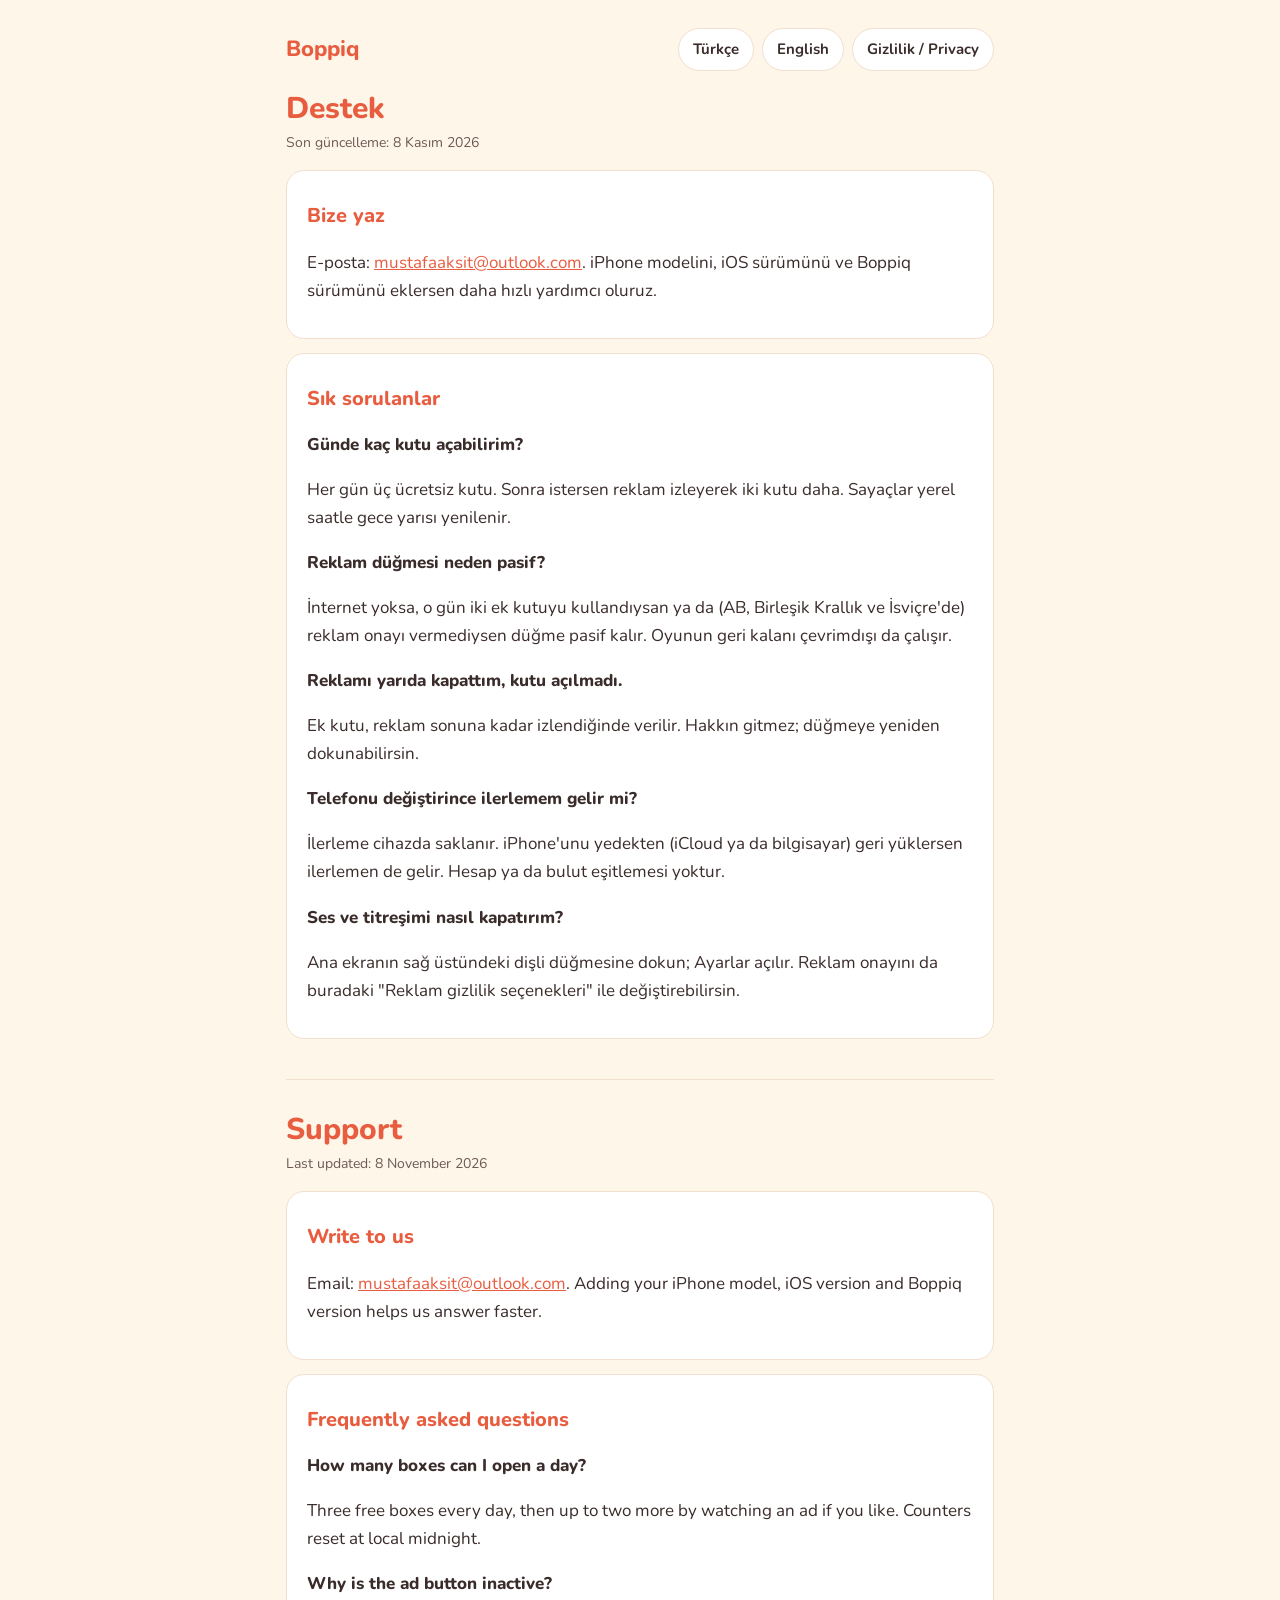
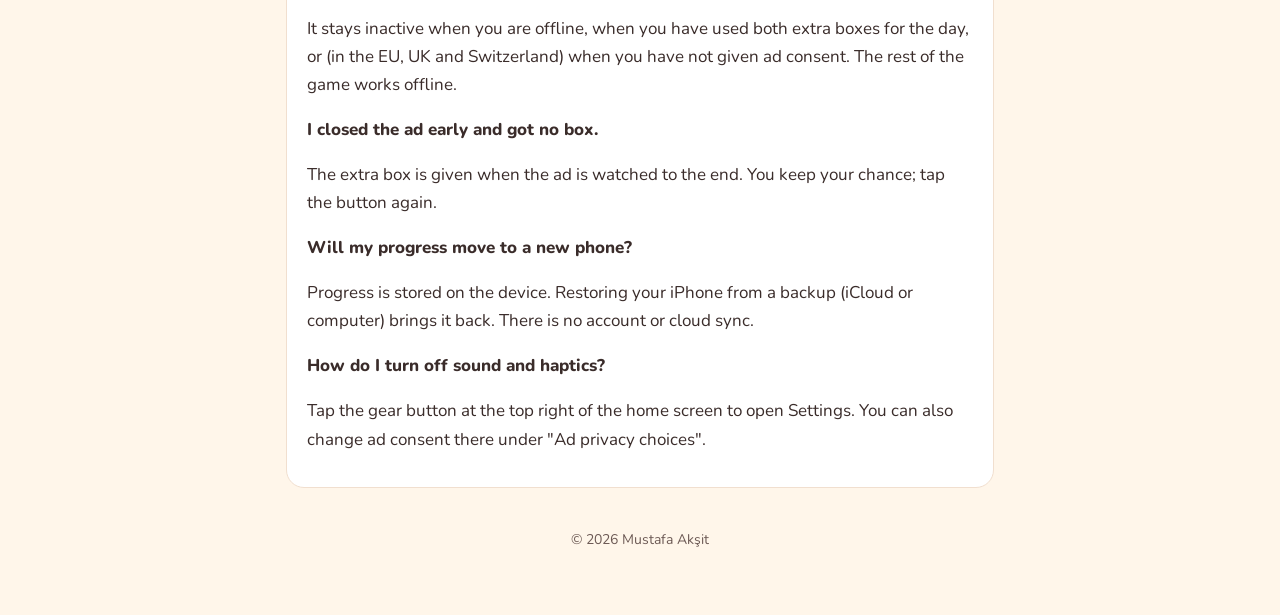
==== support.html @ 90ce889a "Boppiq privacy policy and support pages Co-Authored-By: Claude Opus 5.5 <noreply@anthropic.com>" ====
<!doctype html>
<html lang="tr"><head><meta charset="utf-8"><meta name="viewport" content="width=device-width,initial-scale=1">
<title>Boppiq Destek / Support</title>
<meta name="description" content="Boppiq destek ve sık sorulanlar. Boppiq support and FAQ.">
<link rel="preconnect" href="https://fonts.googleapis.com"><link rel="preconnect" href="https://fonts.gstatic.com" crossorigin>
<link href="https://fonts.googleapis.com/css2?family=Nunito:wght@400;700;800&display=swap" rel="stylesheet">
<link rel="stylesheet" href="style.css"></head>
<body><main>
<header><a class="brand" href="./">Boppiq</a><nav class="lang"><a href="#tr" lang="tr">Türkçe</a><a href="#en" lang="en">English</a><a href="./">Gizlilik / Privacy</a></nav></header>

<article id="tr" lang="tr">
<h1>Destek</h1>
<p class="meta">Son güncelleme: 8 Kasım 2026</p>
<section><h2>Bize yaz</h2>
<p>E-posta: <a href="mailto:mustafaaksit@outlook.com">mustafaaksit@outlook.com</a>. iPhone modelini, iOS sürümünü ve Boppiq sürümünü eklersen daha hızlı yardımcı oluruz.</p></section>
<section><h2>Sık sorulanlar</h2>
<h3>Günde kaç kutu açabilirim?</h3>
<p>Her gün üç ücretsiz kutu. Sonra istersen reklam izleyerek iki kutu daha. Sayaçlar yerel saatle gece yarısı yenilenir.</p>
<h3>Reklam düğmesi neden pasif?</h3>
<p>İnternet yoksa, o gün iki ek kutuyu kullandıysan ya da (AB, Birleşik Krallık ve İsviçre'de) reklam onayı vermediysen düğme pasif kalır. Oyunun geri kalanı çevrimdışı da çalışır.</p>
<h3>Reklamı yarıda kapattım, kutu açılmadı.</h3>
<p>Ek kutu, reklam sonuna kadar izlendiğinde verilir. Hakkın gitmez; düğmeye yeniden dokunabilirsin.</p>
<h3>Telefonu değiştirince ilerlemem gelir mi?</h3>
<p>İlerleme cihazda saklanır. iPhone'unu yedekten (iCloud ya da bilgisayar) geri yüklersen ilerlemen de gelir. Hesap ya da bulut eşitlemesi yoktur.</p>
<h3>Ses ve titreşimi nasıl kapatırım?</h3>
<p>Ana ekranın sağ üstündeki dişli düğmesine dokun; Ayarlar açılır. Reklam onayını da buradaki "Reklam gizlilik seçenekleri" ile değiştirebilirsin.</p>
</section>
</article>

<hr>

<article id="en" lang="en">
<h1>Support</h1>
<p class="meta">Last updated: 8 November 2026</p>
<section><h2>Write to us</h2>
<p>Email: <a href="mailto:mustafaaksit@outlook.com">mustafaaksit@outlook.com</a>. Adding your iPhone model, iOS version and Boppiq version helps us answer faster.</p></section>
<section><h2>Frequently asked questions</h2>
<h3>How many boxes can I open a day?</h3>
<p>Three free boxes every day, then up to two more by watching an ad if you like. Counters reset at local midnight.</p>
<h3>Why is the ad button inactive?</h3>
<p>It stays inactive when you are offline, when you have used both extra boxes for the day, or (in the EU, UK and Switzerland) when you have not given ad consent. The rest of the game works offline.</p>
<h3>I closed the ad early and got no box.</h3>
<p>The extra box is given when the ad is watched to the end. You keep your chance; tap the button again.</p>
<h3>Will my progress move to a new phone?</h3>
<p>Progress is stored on the device. Restoring your iPhone from a backup (iCloud or computer) brings it back. There is no account or cloud sync.</p>
<h3>How do I turn off sound and haptics?</h3>
<p>Tap the gear button at the top right of the home screen to open Settings. You can also change ad consent there under "Ad privacy choices".</p>
</section>
</article>
<footer>© 2026 Mustafa Akşit</footer>
</main></body></html>
---- style.css ----
:root{--bg:#fff6ea;--ink:#3a2c2a;--muted:#6d5a55;--accent:#e85d3f;--card:#ffffff;--line:#f1dfcf}
*{box-sizing:border-box}
html{scroll-behavior:smooth}
body{margin:0;background:var(--bg);color:var(--ink);font:17px/1.65 "Nunito",-apple-system,BlinkMacSystemFont,"Segoe UI",Roboto,sans-serif}
main{max-width:740px;margin:0 auto;padding:28px 16px 64px}
header{display:flex;flex-wrap:wrap;align-items:center;justify-content:space-between;gap:12px;margin-bottom:20px}
.brand{font-weight:800;font-size:22px;color:var(--accent);text-decoration:none}
.lang{display:flex;gap:8px}
.lang a,.links a{display:inline-block;padding:8px 14px;border-radius:999px;background:var(--card);border:1px solid var(--line);color:var(--ink);text-decoration:none;font-weight:700;font-size:15px}
.lang a:hover,.links a:hover{border-color:var(--accent);color:var(--accent)}
h1{color:var(--accent);font-weight:800;font-size:30px;line-height:1.2;margin:8px 0 4px}
h2{color:var(--accent);font-weight:800;font-size:20px;margin:22px 0 6px}
h3{font-weight:800;font-size:17px;margin:16px 0 2px}
.meta{color:var(--muted);font-size:14px;margin:0 0 16px}
article{scroll-margin-top:16px;margin-bottom:40px}
section{background:var(--card);border:1px solid var(--line);border-radius:18px;padding:6px 20px 16px;margin:14px 0}
table{width:100%;border-collapse:collapse;font-size:15px}
th,td{text-align:left;vertical-align:top;padding:8px 6px;border-bottom:1px solid var(--line)}
th{font-weight:800}
.wrap{overflow-x:auto}
a{color:var(--accent)}
.links{display:flex;flex-wrap:wrap;gap:8px;margin:8px 0}
hr{border:0;border-top:1px solid var(--line);margin:32px 0}
footer{color:var(--muted);font-size:14px;text-align:center}
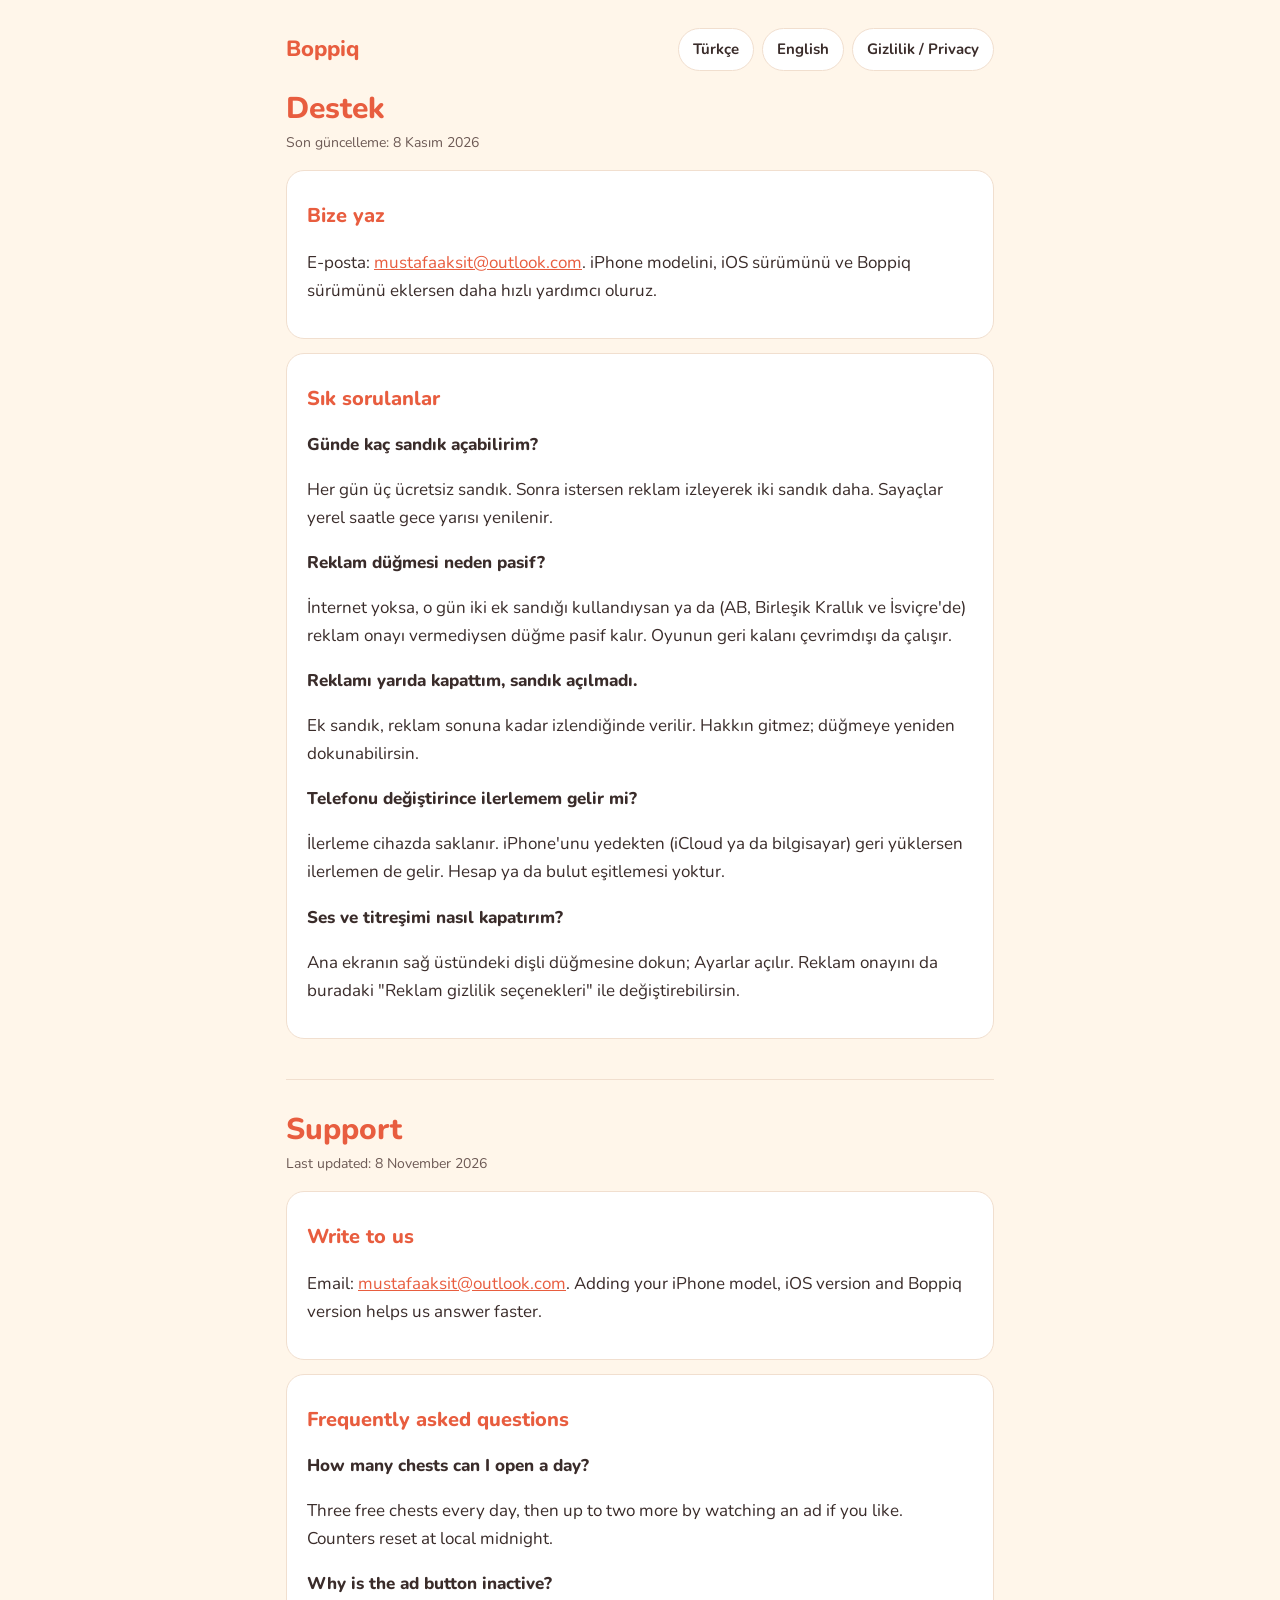
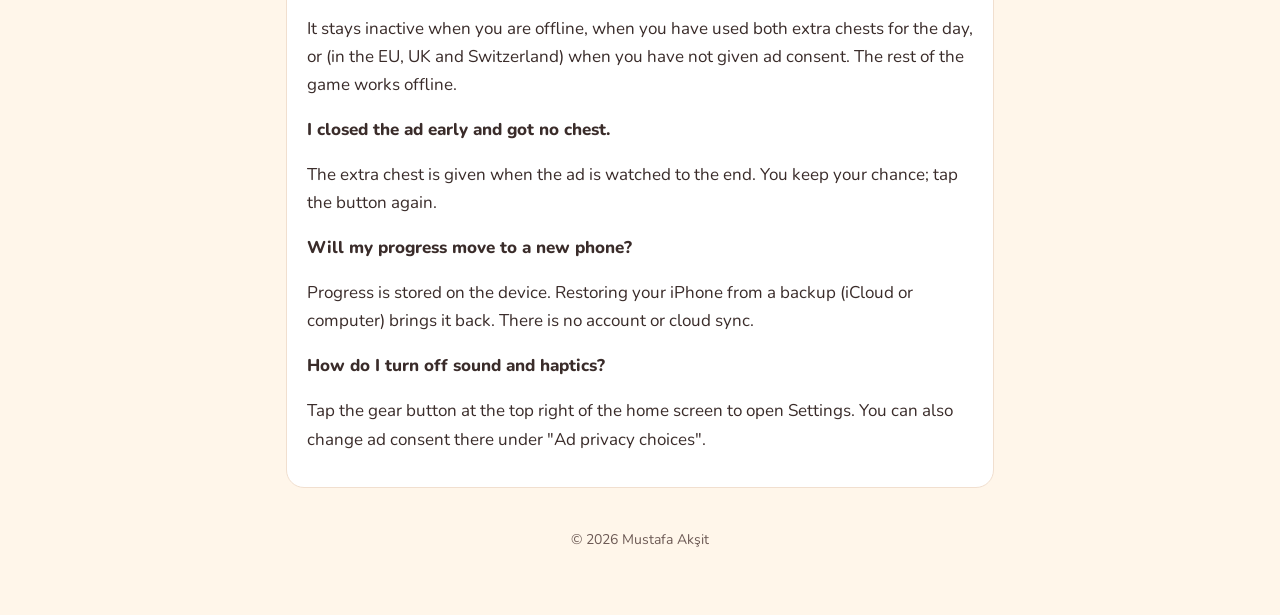
==== commit a3bdc244: "Use chest (sandık) consistently, as in the game Co-Authored-By: Claude Opus 5.5 <noreply@anthropic.c" ====
--- a/support.html
+++ b/support.html
@@ -14,12 +14,12 @@
 <section><h2>Bize yaz</h2>
 <p>E-posta: <a href="mailto:mustafaaksit@outlook.com">mustafaaksit@outlook.com</a>. iPhone modelini, iOS sürümünü ve Boppiq sürümünü eklersen daha hızlı yardımcı oluruz.</p></section>
 <section><h2>Sık sorulanlar</h2>
-<h3>Günde kaç kutu açabilirim?</h3>
-<p>Her gün üç ücretsiz kutu. Sonra istersen reklam izleyerek iki kutu daha. Sayaçlar yerel saatle gece yarısı yenilenir.</p>
+<h3>Günde kaç sandık açabilirim?</h3>
+<p>Her gün üç ücretsiz sandık. Sonra istersen reklam izleyerek iki sandık daha. Sayaçlar yerel saatle gece yarısı yenilenir.</p>
 <h3>Reklam düğmesi neden pasif?</h3>
-<p>İnternet yoksa, o gün iki ek kutuyu kullandıysan ya da (AB, Birleşik Krallık ve İsviçre'de) reklam onayı vermediysen düğme pasif kalır. Oyunun geri kalanı çevrimdışı da çalışır.</p>
-<h3>Reklamı yarıda kapattım, kutu açılmadı.</h3>
-<p>Ek kutu, reklam sonuna kadar izlendiğinde verilir. Hakkın gitmez; düğmeye yeniden dokunabilirsin.</p>
+<p>İnternet yoksa, o gün iki ek sandığı kullandıysan ya da (AB, Birleşik Krallık ve İsviçre'de) reklam onayı vermediysen düğme pasif kalır. Oyunun geri kalanı çevrimdışı da çalışır.</p>
+<h3>Reklamı yarıda kapattım, sandık açılmadı.</h3>
+<p>Ek sandık, reklam sonuna kadar izlendiğinde verilir. Hakkın gitmez; düğmeye yeniden dokunabilirsin.</p>
 <h3>Telefonu değiştirince ilerlemem gelir mi?</h3>
 <p>İlerleme cihazda saklanır. iPhone'unu yedekten (iCloud ya da bilgisayar) geri yüklersen ilerlemen de gelir. Hesap ya da bulut eşitlemesi yoktur.</p>
 <h3>Ses ve titreşimi nasıl kapatırım?</h3>
@@ -35,12 +35,12 @@
 <section><h2>Write to us</h2>
 <p>Email: <a href="mailto:mustafaaksit@outlook.com">mustafaaksit@outlook.com</a>. Adding your iPhone model, iOS version and Boppiq version helps us answer faster.</p></section>
 <section><h2>Frequently asked questions</h2>
-<h3>How many boxes can I open a day?</h3>
-<p>Three free boxes every day, then up to two more by watching an ad if you like. Counters reset at local midnight.</p>
+<h3>How many chests can I open a day?</h3>
+<p>Three free chests every day, then up to two more by watching an ad if you like. Counters reset at local midnight.</p>
 <h3>Why is the ad button inactive?</h3>
-<p>It stays inactive when you are offline, when you have used both extra boxes for the day, or (in the EU, UK and Switzerland) when you have not given ad consent. The rest of the game works offline.</p>
-<h3>I closed the ad early and got no box.</h3>
-<p>The extra box is given when the ad is watched to the end. You keep your chance; tap the button again.</p>
+<p>It stays inactive when you are offline, when you have used both extra chests for the day, or (in the EU, UK and Switzerland) when you have not given ad consent. The rest of the game works offline.</p>
+<h3>I closed the ad early and got no chest.</h3>
+<p>The extra chest is given when the ad is watched to the end. You keep your chance; tap the button again.</p>
 <h3>Will my progress move to a new phone?</h3>
 <p>Progress is stored on the device. Restoring your iPhone from a backup (iCloud or computer) brings it back. There is no account or cloud sync.</p>
 <h3>How do I turn off sound and haptics?</h3>
